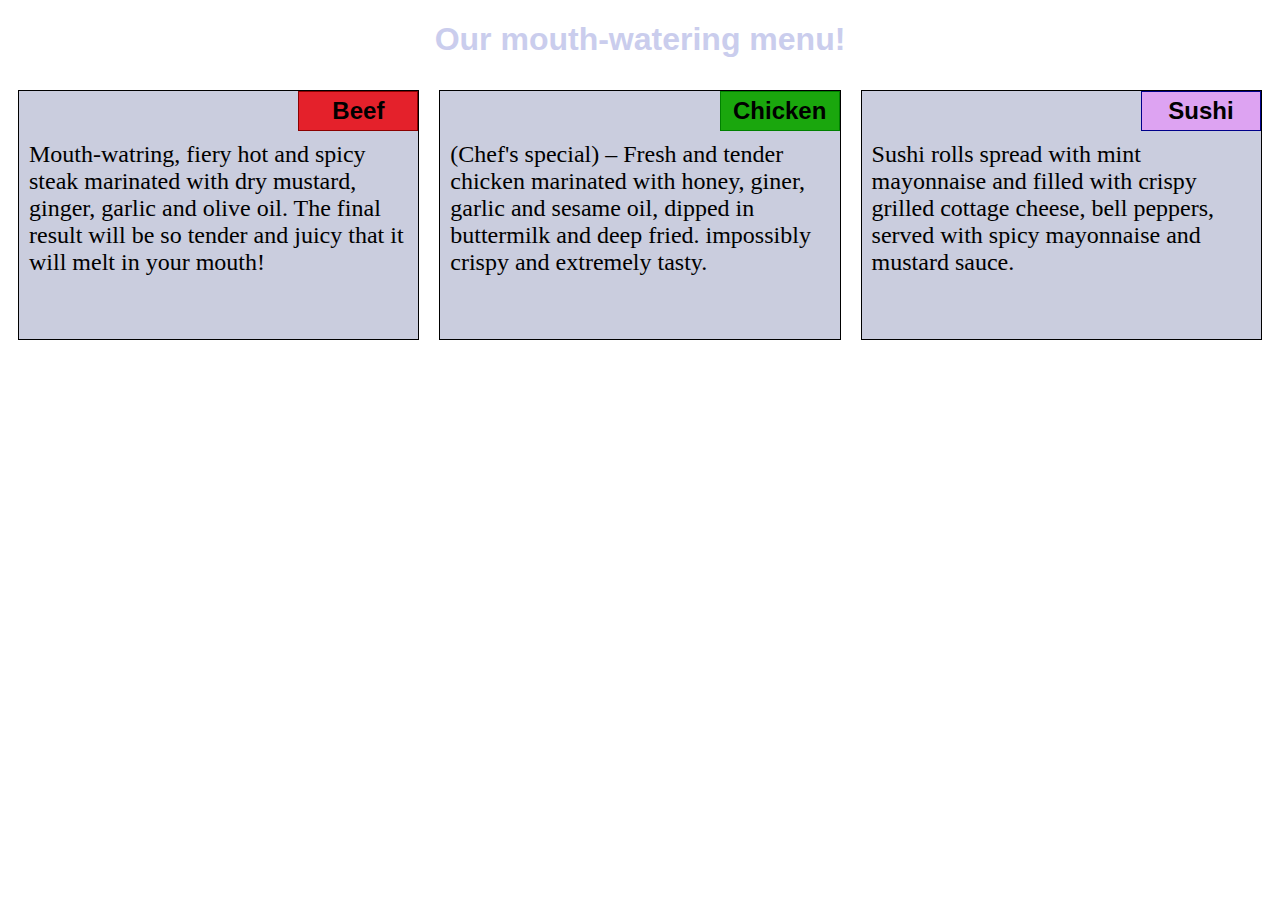
==== mod2/index.html @ 03f4ba11 "Add files via upload" ====
<!DOCTYPE html>
<html>
  <head>
    <meta charset="utf-8">
    <meta name="viewport" content="width=device-width", "initial-scale=1">
    <link rel="stylesheet" href="TestStyle.css">
    <title>Testing responsive layout</title>
  </head>
  <body>
    <h1>Our mouth-watering menu!</h1>
    <div class="row"> <!--Row class begins here-->
      <div class=" container col-lg-4 col-md-6 col-sm-12">
        <section id="bid">
          <div id="beef">
            Beef
          </div>
          <p>
            Mouth-watring, fiery hot and spicy steak marinated with dry mustard, ginger, garlic and olive oil. The final result will be so tender and juicy that it will melt in your mouth!
          </p>
        </section>
      </div> <!--Menu item one div ends-->
      <div class=" container col-lg-4 col-md-6 col-sm-12 "> <!--Menu item 2-->
        <section id="cid">
          <div id="chicken">
            Chicken
          </div>
          <p>
            (Chef's special) –
            Fresh and tender chicken marinated with honey, giner, garlic and sesame oil, dipped in buttermilk and deep fried. impossibly crispy and extremely tasty.
          </p>
        </section>
      </div><!--Menu item 2 ends-->
      <div class=" container col-lg-4 col-md-12 col-sm-12">
        <section id="sid">
          <div id="sushi">
            Sushi
          </div>
          <p>
            Sushi rolls spread with mint mayonnaise and filled with crispy grilled cottage cheese, bell peppers, served with spicy mayonnaise and mustard sauce.
          </p>
        </section>
      </div>
    </div><!--Row class ends here-->

  </body>
</html>
---- mod2/TestStyle.css ----
*{
  box-sizing: border-box;
}
body{
  background-image: url("Background.jpg");
}
h1{
  text-align: center;
  color: #cacded;
  font-family:cursive,helvetica,sans-serif;
}
p{
  padding: 10px;
  margin: 0;
  filter: none;
  font-size: 150%;
  font-family: calibri;
  font-weight: lighter;
}
.container{
  border: none;
  margin-left: auto;
  margin-right: auto;
  margin-top: 0px;
  margin-bottom: 0px;
  padding: 10px;
}
section{
  position: relative;
  border: 1px solid black;
  font-family: calibri,helvetica,sans-serif;
  overflow: auto;
  width: 100%;
  height: 250px;
  background-color: #cacdde;

}
#chicken{
  border: 1px solid green;
  width: 30%;
  margin-left: 70%;
  text-align: center;
  margin-top: 0;
  margin-bottom: 0;
  padding:5px;
  font-size: 150%;
  font-family: fantasy,sans-serif,helvetica;
  font-weight: bold;
  background-color: #1aa70d;
}
#beef{
  border: 1px solid darkred;
  width: 30%;
  margin-left: 70%;
  margin-top: 0;
  margin-bottom: 0;
  font-family: fantasy,sans-serif,helvetica;
  font-weight: bold;
  padding: 5px;
  text-align: center;
  font-size: 150%;
  background-color: #e4212b;

}
#sushi{
  border: 1px solid darkblue;
  width: 30%;
  margin-left: 70%;
  text-align: center;
  font-size: 150%;
  font-family: fantasy,sans-serif,helvetica;
  font-weight: bold;
  padding: 5px;
  background-color: #dda3f2;
}
.row{
  width: 100%;
}
/******For large devices only******/
@media (min-width: 992px) {
    .col-lg-1, .col-lg-2, .col-lg-3, .col-lg-4, .col-lg-5, .col-lg-6,
    .col-lg-8, .col-lg-9, .col-lg-10, .col-lg-11, .col-lg-12{
      float: left;
    }
    .col-lg-1{
      width: 8.33%;
    }
    .col-lg-2{
      width: 16.66%;
    }
     .col-lg-3{
       width: 25%;
     }
     .col-lg-4{
       width: 33.33%;
     }
     .col-lg-5{
       width: 41.66%;
     }
     .col-lg-6{
       width: 50%;
     }
     .col-lg-7{
       width:58.33%;
     }
     .col-lg-8{
       width: 66.66%;
     }
     .col-lg-9{
       width: 75%;
     }
     .col-lg-10{
       width: 83.33%;
     }
     .col-lg-11{
       width: 91.66%;
     }
     .col-lg-12{
       width: 100%;
     }
}
/*******For medium devices only******/
@media (min-width: 767px) and (max-width: 991px) {
  .col-md-1, .col-md-2, .col-md-3, .col-md-4, .col-md-5, .col-md-6,
  .col-md-8, .col-md-9, .col-md-10, .col-md-11, .col-md-12{
    float: left;

  }
  .col-md-1{
    width: 8.33%;
  }
  .col-md-2{
    width: 16.66%;
  }
   .col-md-3{
     width: 25%;
   }
   .col-md-4{
     width: 33.33%;
   }
   .col-md-5{
     width: 41.66%;
   }
   .col-md-6{
     width: 50%;
   }
   .col-md-7{
     width:58.33%;
   }
   .col-md-8{
     width: 66.66%;
   }
   .col-md-9{
     width: 75%;
   }
   .col-md-10{
     width: 83.33%;
   }
   .col-md-11{
     width: 91.66%;
   }
   .col-md-12{
     width: 100%;
   }

}
/******For small devices only******/
@media (max-width: 767px){
  .col-sm-1, .col-sm-2, .col-sm-3, .col-sm-4, .col-sm-5, .col-sm-6,
  .col-sm-8, .col-sm-9, .col-sm-10, .col-sm-11, .col-sm-12{
    float: left;
  }
  .col-sm-1{
    width: 8.33%;
  }
  .col-sm-2{
    width: 16.66%;
  }
   .col-sm-3{
     width: 25%;
   }
   .col-sm-4{
     width: 33.33%;
   }
   .col-sm-5{
     width: 41.66%;
   }
   .col-sm-6{
     width: 50%;
   }
   .col-sm-7{
     width:58.33%;
   }
   .col-sm-8{
     width: 66.66%;
   }
   .col-sm-9{
     width: 75%;
   }
   .col-sm-10{
     width: 83.33%;
   }
   .col-sm-11{
     width: 91.66%;
   }
   .col-sm-12{
     width: 100%;
   }
}
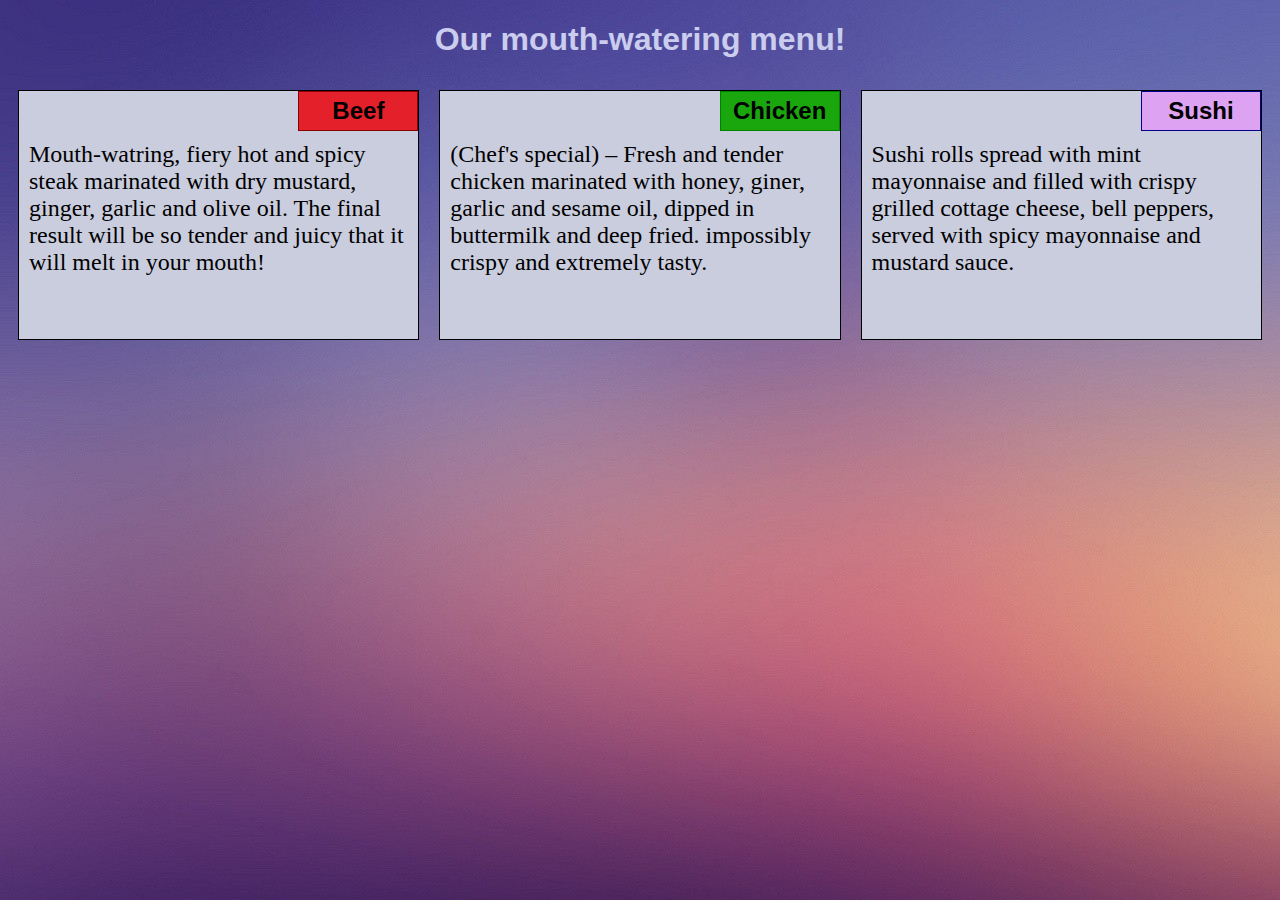
==== commit 517017a4: "Update index.html" ====
--- a/mod2/index.html
+++ b/mod2/index.html
@@ -4,7 +4,7 @@
     <meta charset="utf-8">
     <meta name="viewport" content="width=device-width", "initial-scale=1">
     <link rel="stylesheet" href="TestStyle.css">
-    <title>Testing responsive layout</title>
+    <title>Week 2 assignment Coursera </title>
   </head>
   <body>
     <h1>Our mouth-watering menu!</h1>
